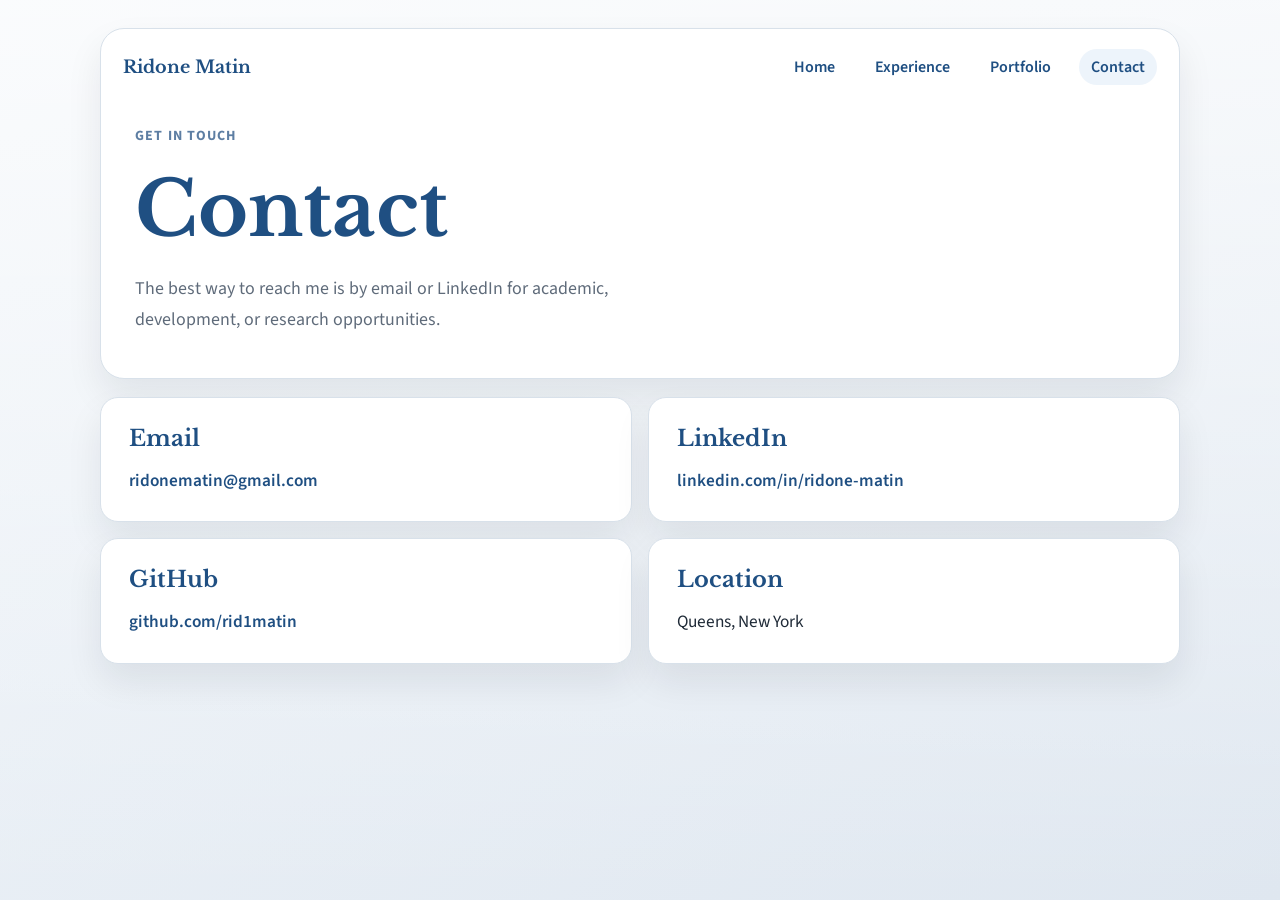
==== contact.html @ f036b711 "Added: multi-page navigation layout" ====
<!DOCTYPE html>
<html lang="en">
<head>
  <meta charset="UTF-8">
  <meta name="viewport" content="width=device-width, initial-scale=1.0">
  <title>Ridone Matin | Contact</title>
  <link rel="stylesheet" href="style.css">
</head>
<body>
  <div class="site-shell">
    <header class="site-header">
      <nav class="top-nav" aria-label="Primary">
        <a class="brand" href="index.html">Ridone Matin</a>
        <button class="menu-toggle" type="button" aria-expanded="false" aria-controls="nav-links">
          Menu
        </button>
        <div class="nav-links" id="nav-links">
          <a href="index.html">Home</a>
          <a href="experience.html">Experience</a>
          <a href="portfolio.html">Portfolio</a>
          <a href="contact.html" aria-current="page">Contact</a>
        </div>
      </nav>

      <div class="hero hero-compact">
        <p class="eyebrow">Get In Touch</p>
        <h1>Contact</h1>
        <p class="hero-text">
          The best way to reach me is by email or LinkedIn for academic, development, or research
          opportunities.
        </p>
      </div>
    </header>

    <main class="content-grid">
      <section class="panel">
        <h2>Email</h2>
        <p><a href="mailto:ridonematin@gmail.com">ridonematin@gmail.com</a></p>
      </section>

      <section class="panel">
        <h2>LinkedIn</h2>
        <p>
          <a href="https://www.linkedin.com/in/ridone-matin/" target="_blank" rel="noreferrer">
            linkedin.com/in/ridone-matin
          </a>
        </p>
      </section>

      <section class="panel">
        <h2>GitHub</h2>
        <p>
          <a href="https://github.com/rid1matin" target="_blank" rel="noreferrer">
            github.com/rid1matin
          </a>
        </p>
      </section>

      <section class="panel">
        <h2>Location</h2>
        <p>Queens, New York</p>
      </section>
    </main>
  </div>

  <script src="script.js"></script>
</body>
</html>
---- style.css ----
@import url("https://fonts.googleapis.com/css2?family=Libre+Baskerville:wght@400;700&family=Source+Sans+3:wght@400;600;700&display=swap");

:root {
  --bg: #eef3f8;
  --bg-accent: #dfe7f0;
  --panel: #ffffff;
  --panel-edge: #d8e1ea;
  --text: #1f2a37;
  --muted: #5f6b7a;
  --accent: #1f4f82;
  --accent-soft: #5d7ea3;
  --shadow: rgba(15, 23, 42, 0.08);
}

* {
  box-sizing: border-box;
}

body {
  margin: 0;
  min-height: 100vh;
  color: var(--text);
  font-family: "Source Sans 3", sans-serif;
  background:
    linear-gradient(180deg, rgba(255, 255, 255, 0.72), rgba(255, 255, 255, 0)),
    linear-gradient(135deg, var(--bg) 0%, var(--bg-accent) 100%);
}

.site-shell {
  width: min(1080px, calc(100% - 2rem));
  margin: 0 auto;
  padding: 28px 0 56px;
}

.site-header,
.panel {
  border: 1px solid var(--panel-edge);
  background: var(--panel);
  box-shadow: 0 18px 36px var(--shadow);
}

.site-header {
  margin-bottom: 18px;
  padding: 20px 22px 30px;
  border-radius: 24px;
}

.top-nav {
  display: flex;
  align-items: center;
  justify-content: space-between;
  gap: 1rem;
}

.brand,
.nav-links a,
a {
  color: var(--accent);
  text-decoration: none;
}

.brand {
  font-family: "Libre Baskerville", serif;
  font-weight: 700;
  font-size: 1.1rem;
}

.menu-toggle {
  display: none;
  border: 1px solid var(--panel-edge);
  background: #f8fbff;
  color: var(--accent);
  border-radius: 999px;
  padding: 0.75rem 1rem;
  font: inherit;
  font-weight: 600;
}

.nav-links {
  display: flex;
  flex-wrap: wrap;
  gap: 1rem;
}

.nav-links a {
  padding: 0.45rem 0.75rem;
  border-radius: 999px;
  font-weight: 600;
}

.nav-links a[aria-current="page"] {
  background: #edf4fb;
}

.hero {
  padding: 56px 12px 12px;
}

.hero-compact {
  padding-top: 40px;
}

.eyebrow {
  margin: 0 0 0.8rem;
  color: var(--accent-soft);
  font-size: 0.88rem;
  font-weight: 700;
  text-transform: uppercase;
  letter-spacing: 0.08em;
}

h1,
h2 {
  margin: 0;
  font-family: "Libre Baskerville", serif;
}

h1 {
  font-size: clamp(2.6rem, 7vw, 4.75rem);
  color: var(--accent);
}

.hero-text {
  max-width: 58ch;
  margin: 1rem 0 0;
  font-size: 1.12rem;
  line-height: 1.75;
  color: var(--muted);
}

.content-grid,
.content-stack {
  display: grid;
  gap: 16px;
}

.content-grid {
  grid-template-columns: repeat(2, minmax(0, 1fr));
}

.panel {
  padding: 26px 28px;
  border-radius: 18px;
}

h2 {
  margin-bottom: 14px;
  font-size: 1.4rem;
  color: var(--accent);
}

p,
li {
  margin: 0;
  font-size: 1.08rem;
  line-height: 1.7;
}

.meta {
  margin-bottom: 12px;
  color: var(--muted);
}

ul {
  margin: 0;
  padding-left: 1.25rem;
}

li + li,
p + p {
  margin-top: 0.55rem;
}

a {
  font-weight: 600;
}

a:hover,
a:focus-visible {
  text-decoration: underline;
}

@media (max-width: 760px) {
  .site-shell {
    width: min(100% - 1rem, 1080px);
    padding-top: 14px;
  }

  .menu-toggle {
    display: inline-flex;
    align-items: center;
    justify-content: center;
    cursor: pointer;
  }

  .top-nav {
    flex-wrap: wrap;
  }

  .nav-links {
    display: none;
    width: 100%;
    flex-direction: column;
    padding-top: 0.75rem;
  }

  .nav-links.is-open {
    display: flex;
  }

  .content-grid {
    grid-template-columns: 1fr;
  }

  .hero {
    padding: 34px 4px 4px;
  }

  .panel {
    padding: 22px 20px;
  }
}
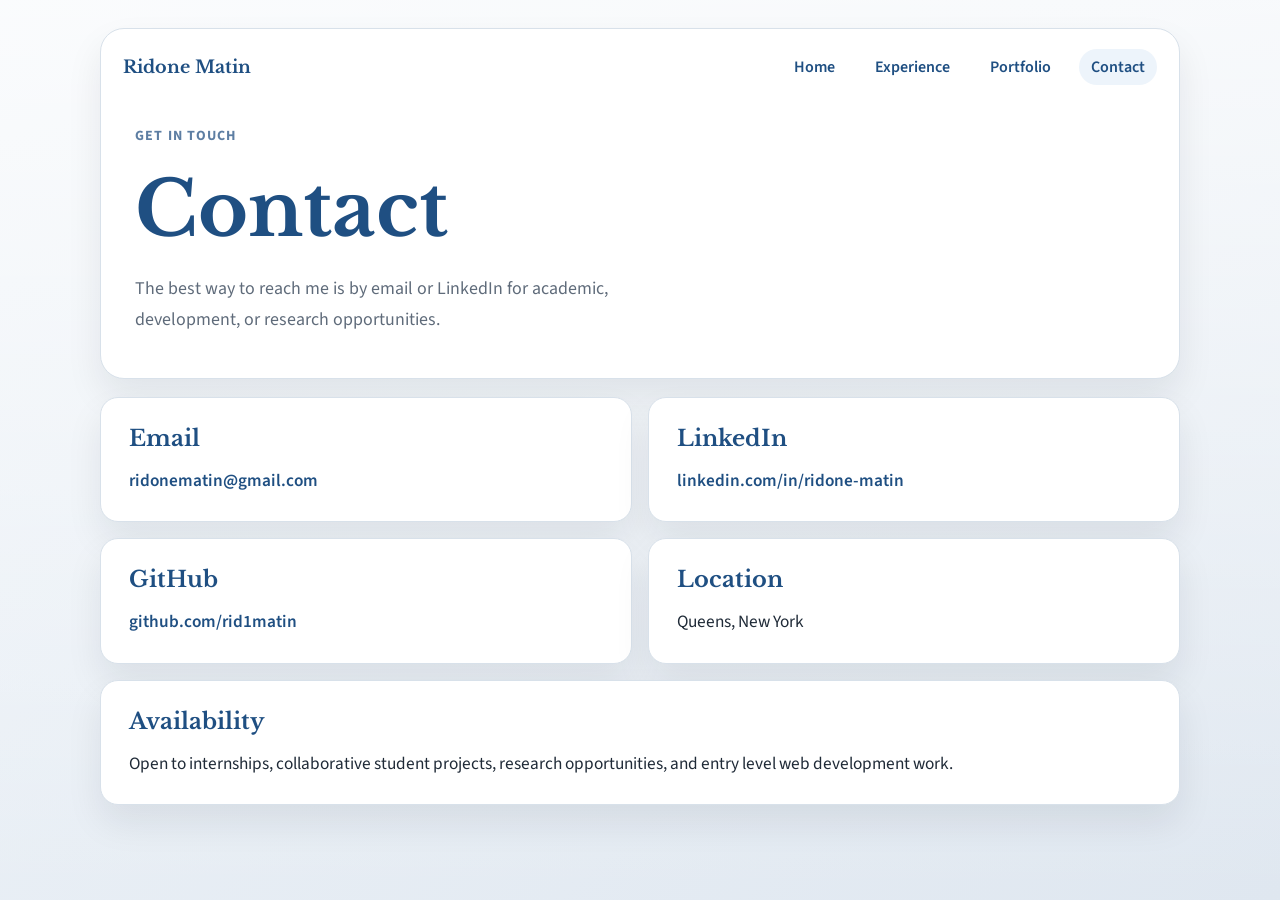
==== commit ec95994f: "Added: expanded resume and portfolio content" ====
--- a/contact.html
+++ b/contact.html
@@ -60,6 +60,14 @@
         <h2>Location</h2>
         <p>Queens, New York</p>
       </section>
+
+      <section class="panel panel-wide">
+        <h2>Availability</h2>
+        <p>
+          Open to internships, collaborative student projects, research opportunities, and entry
+          level web development work.
+        </p>
+      </section>
     </main>
   </div>
 
--- a/style.css
+++ b/style.css
@@ -143,6 +143,10 @@
   border-radius: 18px;
 }
 
+.panel-wide {
+  grid-column: 1 / -1;
+}
+
 h2 {
   margin-bottom: 14px;
   font-size: 1.4rem;
@@ -212,6 +216,10 @@
     grid-template-columns: 1fr;
   }
 
+  .panel-wide {
+    grid-column: auto;
+  }
+
   .hero {
     padding: 34px 4px 4px;
   }
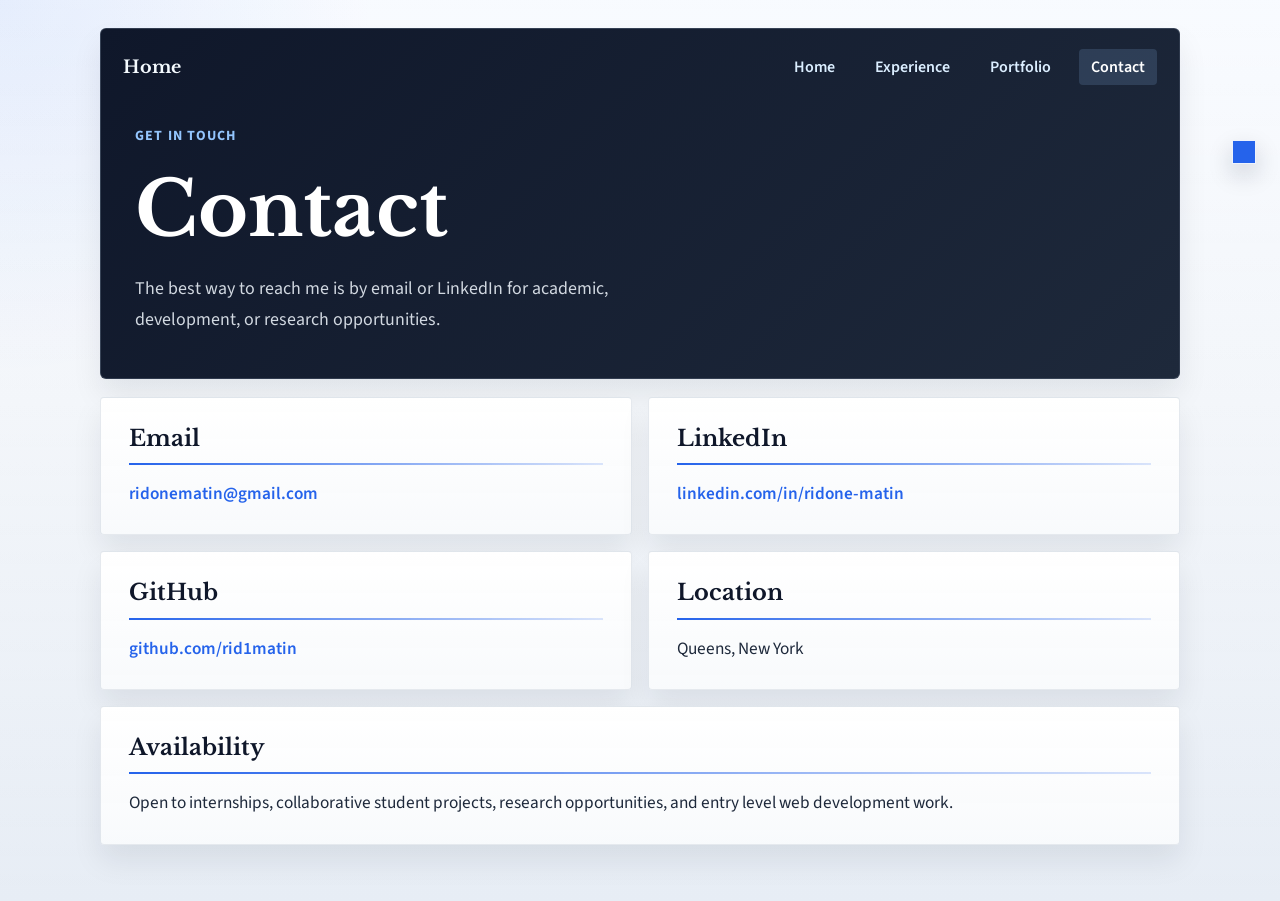
==== commit 8a9180cf: "theme button attempt" ====
--- a/contact.html
+++ b/contact.html
@@ -8,9 +8,24 @@
 </head>
 <body>
   <div class="site-shell">
+    <div class="theme-switcher">
+      <button
+        class="theme-toggle"
+        type="button"
+        aria-expanded="false"
+        aria-controls="theme-options"
+        aria-label="Choose color theme"
+      ></button>
+      <div class="theme-options" id="theme-options">
+        <button class="theme-swatch theme-swatch-blue" type="button" data-theme-value="blue" aria-label="Blue theme"></button>
+        <button class="theme-swatch theme-swatch-emerald" type="button" data-theme-value="emerald" aria-label="Emerald theme"></button>
+        <button class="theme-swatch theme-swatch-burgundy" type="button" data-theme-value="burgundy" aria-label="Burgundy theme"></button>
+        <button class="theme-swatch theme-swatch-charcoal" type="button" data-theme-value="charcoal" aria-label="Charcoal theme"></button>
+      </div>
+    </div>
     <header class="site-header">
       <nav class="top-nav" aria-label="Primary">
-        <a class="brand" href="index.html">Ridone Matin</a>
+        <a class="brand" href="index.html">Home</a>
         <button class="menu-toggle" type="button" aria-expanded="false" aria-controls="nav-links">
           Menu
         </button>
--- a/style.css
+++ b/style.css
@@ -1,15 +1,70 @@
 @import url("https://fonts.googleapis.com/css2?family=Libre+Baskerville:wght@400;700&family=Source+Sans+3:wght@400;600;700&display=swap");
 
 :root {
-  --bg: #eef3f8;
-  --bg-accent: #dfe7f0;
-  --panel: #ffffff;
-  --panel-edge: #d8e1ea;
-  --text: #1f2a37;
-  --muted: #5f6b7a;
-  --accent: #1f4f82;
-  --accent-soft: #5d7ea3;
+  --bg: #f3f6fa;
+  --bg-accent: #e7edf5;
+  --surface: rgba(15, 23, 42, 0.94);
+  --panel: rgba(255, 255, 255, 0.96);
+  --panel-edge: rgba(148, 163, 184, 0.24);
+  --text: #1e293b;
+  --muted: #64748b;
+  --accent: #2563eb;
+  --accent-soft: #93c5fd;
+  --accent-deep: #0f172a;
   --shadow: rgba(15, 23, 42, 0.08);
+  --glow: rgba(37, 99, 235, 0.1);
+  --header-start: #0f172a;
+  --header-end: #1e293b;
+  --active-tab: rgba(147, 197, 253, 0.16);
+  --rule-fade: rgba(37, 99, 235, 0.16);
+}
+
+body[data-theme="emerald"] {
+  --bg: #eff8f3;
+  --bg-accent: #dfefe5;
+  --panel-edge: rgba(110, 145, 126, 0.24);
+  --text: #1b2d24;
+  --muted: #5f766a;
+  --accent: #0f8a5f;
+  --accent-soft: #86d6b7;
+  --accent-deep: #143c2f;
+  --glow: rgba(15, 138, 95, 0.1);
+  --header-start: #10281f;
+  --header-end: #1b3c30;
+  --active-tab: rgba(134, 214, 183, 0.18);
+  --rule-fade: rgba(15, 138, 95, 0.14);
+}
+
+body[data-theme="burgundy"] {
+  --bg: #faf3f5;
+  --bg-accent: #f2e5e9;
+  --panel-edge: rgba(147, 110, 120, 0.24);
+  --text: #321d24;
+  --muted: #7e5d67;
+  --accent: #a33256;
+  --accent-soft: #efb0c4;
+  --accent-deep: #4a1d2c;
+  --glow: rgba(163, 50, 86, 0.1);
+  --header-start: #32111d;
+  --header-end: #522131;
+  --active-tab: rgba(239, 176, 196, 0.18);
+  --rule-fade: rgba(163, 50, 86, 0.14);
+}
+
+body[data-theme="charcoal"] {
+  --bg: #f5f5f6;
+  --bg-accent: #ebedf0;
+  --panel-edge: rgba(120, 128, 139, 0.24);
+  --text: #20242b;
+  --muted: #68717d;
+  --accent: #475569;
+  --accent-soft: #c1c9d4;
+  --accent-deep: #111827;
+  --glow: rgba(71, 85, 105, 0.08);
+  --header-start: #151b25;
+  --header-end: #2a3442;
+  --active-tab: rgba(193, 201, 212, 0.18);
+  --rule-fade: rgba(71, 85, 105, 0.14);
 }
 
 * {
@@ -22,27 +77,100 @@
   color: var(--text);
   font-family: "Source Sans 3", sans-serif;
   background:
-    linear-gradient(180deg, rgba(255, 255, 255, 0.72), rgba(255, 255, 255, 0)),
-    linear-gradient(135deg, var(--bg) 0%, var(--bg-accent) 100%);
+    radial-gradient(circle at top left, var(--glow), transparent 24%),
+    linear-gradient(180deg, #f8fbff 0%, var(--bg) 45%, var(--bg-accent) 100%);
+}
+
+body::before {
+  content: "";
+  position: fixed;
+  inset: 0;
+  pointer-events: none;
+  background: linear-gradient(rgba(255, 255, 255, 0.3), rgba(255, 255, 255, 0));
+  opacity: 0.4;
 }
 
 .site-shell {
   width: min(1080px, calc(100% - 2rem));
   margin: 0 auto;
   padding: 28px 0 56px;
+  position: relative;
+}
+
+.theme-switcher {
+  position: fixed;
+  top: 140px;
+  right: 24px;
+  z-index: 4;
+}
+
+.theme-toggle,
+.theme-swatch {
+  width: 24px;
+  height: 24px;
+  border: 1px solid rgba(255, 255, 255, 0.92);
+  padding: 0;
+  cursor: pointer;
+}
+
+.theme-toggle {
+  display: block;
+  background: var(--accent);
+  box-shadow: 0 10px 24px rgba(15, 23, 42, 0.18);
+}
+
+.theme-options {
+  position: absolute;
+  top: 0;
+  right: 34px;
+  display: none;
+  grid-template-columns: repeat(4, 24px);
+  gap: 8px;
+  padding: 10px;
+  background: rgba(15, 23, 42, 0.88);
+  border: 1px solid rgba(255, 255, 255, 0.12);
+  box-shadow: 0 16px 32px rgba(15, 23, 42, 0.18);
+}
+
+.theme-options.is-open {
+  display: grid;
+}
+
+.theme-swatch-blue {
+  background: #2563eb;
+}
+
+.theme-swatch-emerald {
+  background: #0f8a5f;
+}
+
+.theme-swatch-burgundy {
+  background: #a33256;
+}
+
+.theme-swatch-charcoal {
+  background: #475569;
+}
+
+.theme-swatch.is-active,
+.theme-toggle:focus-visible,
+.theme-swatch:focus-visible {
+  outline: 2px solid #ffffff;
+  outline-offset: 2px;
 }
 
 .site-header,
 .panel {
   border: 1px solid var(--panel-edge);
   background: var(--panel);
-  box-shadow: 0 18px 36px var(--shadow);
+  box-shadow: 0 16px 30px var(--shadow);
 }
 
 .site-header {
   margin-bottom: 18px;
   padding: 20px 22px 30px;
-  border-radius: 24px;
+  border-radius: 6px;
+  background: linear-gradient(135deg, var(--header-start), var(--header-end));
 }
 
 .top-nav {
@@ -63,14 +191,15 @@
   font-family: "Libre Baskerville", serif;
   font-weight: 700;
   font-size: 1.1rem;
+  color: #f5fbff;
 }
 
 .menu-toggle {
   display: none;
   border: 1px solid var(--panel-edge);
-  background: #f8fbff;
-  color: var(--accent);
-  border-radius: 999px;
+  background: rgba(255, 255, 255, 0.1);
+  color: #f5fbff;
+  border-radius: 4px;
   padding: 0.75rem 1rem;
   font: inherit;
   font-weight: 600;
@@ -84,12 +213,14 @@
 
 .nav-links a {
   padding: 0.45rem 0.75rem;
-  border-radius: 999px;
+  border-radius: 4px;
   font-weight: 600;
+  color: #dbeeff;
 }
 
 .nav-links a[aria-current="page"] {
-  background: #edf4fb;
+  background: var(--active-tab);
+  color: #ffffff;
 }
 
 .hero {
@@ -117,7 +248,7 @@
 
 h1 {
   font-size: clamp(2.6rem, 7vw, 4.75rem);
-  color: var(--accent);
+  color: #ffffff;
 }
 
 .hero-text {
@@ -125,7 +256,7 @@
   margin: 1rem 0 0;
   font-size: 1.12rem;
   line-height: 1.75;
-  color: var(--muted);
+  color: rgba(226, 232, 240, 0.92);
 }
 
 .content-grid,
@@ -140,7 +271,30 @@
 
 .panel {
   padding: 26px 28px;
-  border-radius: 18px;
+  border-radius: 4px;
+  background: linear-gradient(180deg, rgba(255, 255, 255, 0.98), rgba(248, 250, 252, 0.96));
+  transition: transform 180ms ease, box-shadow 180ms ease, border-color 180ms ease;
+}
+
+.panel:hover {
+  transform: translateY(-2px);
+  box-shadow: 0 20px 36px rgba(15, 23, 42, 0.1);
+  border-color: rgba(37, 99, 235, 0.24);
+}
+
+.panel-enter {
+  opacity: 0;
+  transform: translateY(18px) scale(0.985);
+}
+
+.panel-enter.panel-visible {
+  opacity: 1;
+  transform: translateY(0) scale(1);
+  transition:
+    opacity 420ms ease,
+    transform 420ms ease,
+    box-shadow 180ms ease,
+    border-color 180ms ease;
 }
 
 .panel-wide {
@@ -150,7 +304,18 @@
 h2 {
   margin-bottom: 14px;
   font-size: 1.4rem;
-  color: var(--accent);
+  color: var(--accent-deep);
+}
+
+h2::after {
+  content: "";
+  display: block;
+  width: 100%;
+  height: 2px;
+  margin-top: 0.7rem;
+  border-radius: 0;
+  background: linear-gradient(90deg, var(--accent), rgba(37, 99, 235, 0.16));
+  background: linear-gradient(90deg, var(--accent), var(--rule-fade));
 }
 
 p,
@@ -163,6 +328,7 @@
 .meta {
   margin-bottom: 12px;
   color: var(--muted);
+  font-weight: 600;
 }
 
 ul {
@@ -188,6 +354,17 @@
   .site-shell {
     width: min(100% - 1rem, 1080px);
     padding-top: 14px;
+  }
+
+  .theme-switcher {
+    top: 14px;
+    right: 14px;
+  }
+
+  .theme-options {
+    top: 34px;
+    right: 0;
+    grid-template-columns: repeat(2, 24px);
   }
 
   .menu-toggle {
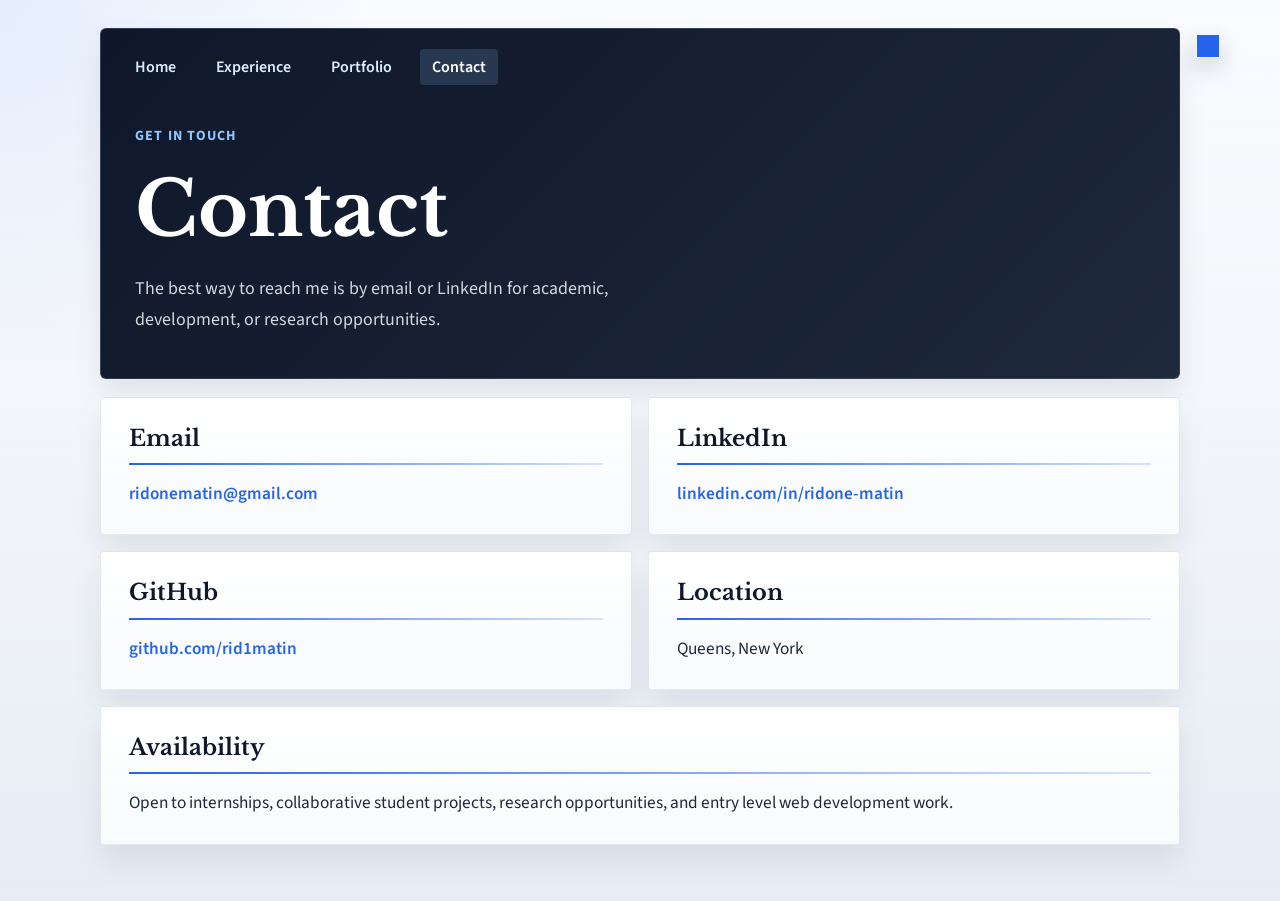
==== commit ec37cd54: "removed home label" ====
--- a/contact.html
+++ b/contact.html
@@ -25,7 +25,6 @@
     </div>
     <header class="site-header">
       <nav class="top-nav" aria-label="Primary">
-        <a class="brand" href="index.html">Home</a>
         <button class="menu-toggle" type="button" aria-expanded="false" aria-controls="nav-links">
           Menu
         </button>
--- a/style.css
+++ b/style.css
@@ -98,9 +98,9 @@
 }
 
 .theme-switcher {
-  position: fixed;
-  top: 140px;
-  right: 24px;
+  position: absolute;
+  top: 34px;
+  right: -40px;
   z-index: 4;
 }
 
@@ -176,22 +176,14 @@
 .top-nav {
   display: flex;
   align-items: center;
-  justify-content: space-between;
+  justify-content: flex-start;
   gap: 1rem;
 }
 
-.brand,
 .nav-links a,
 a {
   color: var(--accent);
   text-decoration: none;
-}
-
-.brand {
-  font-family: "Libre Baskerville", serif;
-  font-weight: 700;
-  font-size: 1.1rem;
-  color: #f5fbff;
 }
 
 .menu-toggle {
@@ -209,6 +201,7 @@
   display: flex;
   flex-wrap: wrap;
   gap: 1rem;
+  margin-left: 0;
 }
 
 .nav-links a {
@@ -357,8 +350,8 @@
   }
 
   .theme-switcher {
-    top: 14px;
-    right: 14px;
+    top: 18px;
+    right: 8px;
   }
 
   .theme-options {
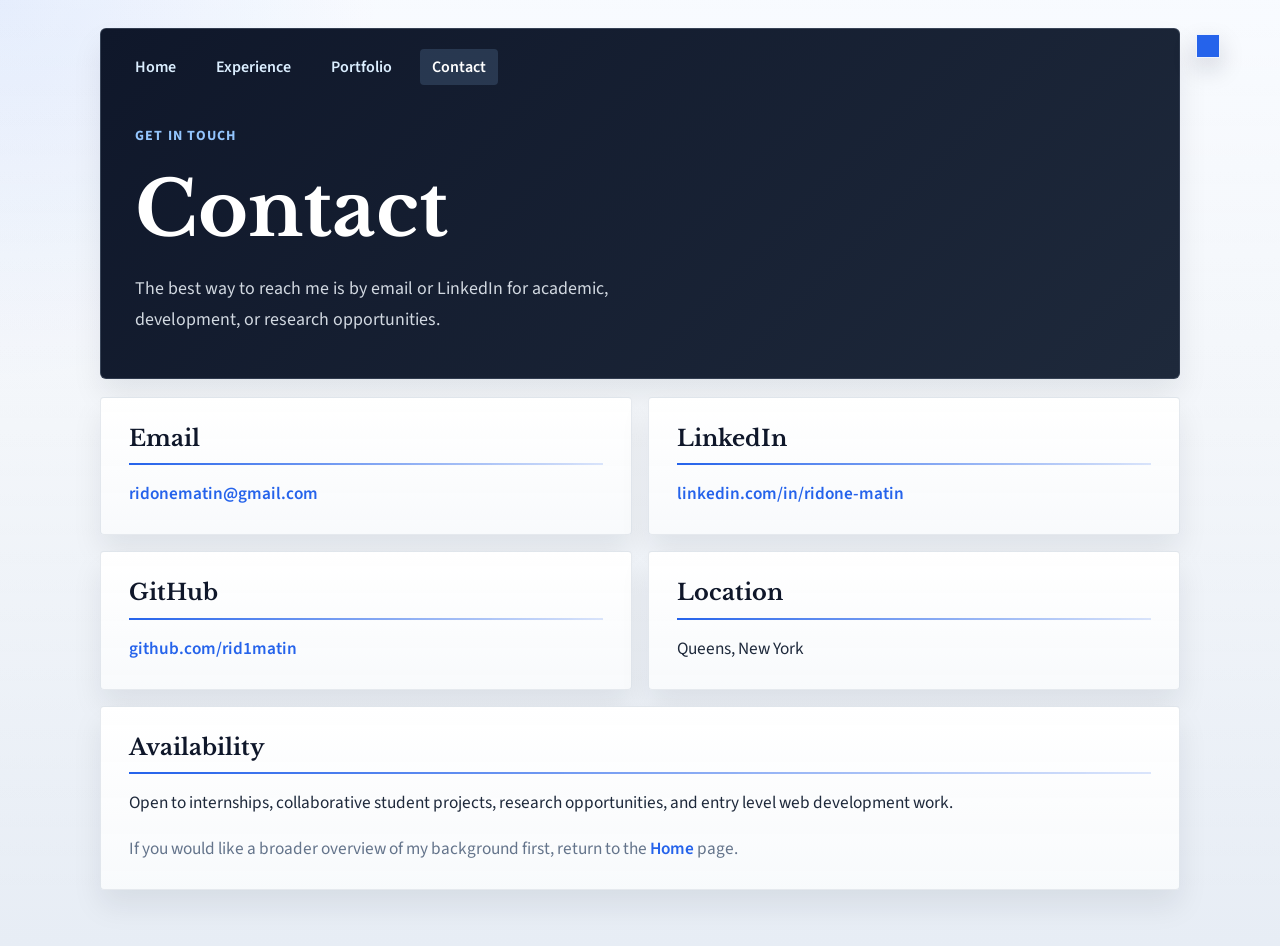
==== commit 7d05ff6a: "Added: page navigation prompts" ====
--- a/contact.html
+++ b/contact.html
@@ -81,6 +81,10 @@
           Open to internships, collaborative student projects, research opportunities, and entry
           level web development work.
         </p>
+        <p class="section-linkout">
+          If you would like a broader overview of my background first, return to the
+          <a href="index.html">Home</a> page.
+        </p>
       </section>
     </main>
   </div>
--- a/style.css
+++ b/style.css
@@ -324,6 +324,11 @@
   font-weight: 600;
 }
 
+.section-linkout {
+  margin-top: 1rem;
+  color: var(--muted);
+}
+
 ul {
   margin: 0;
   padding-left: 1.25rem;
